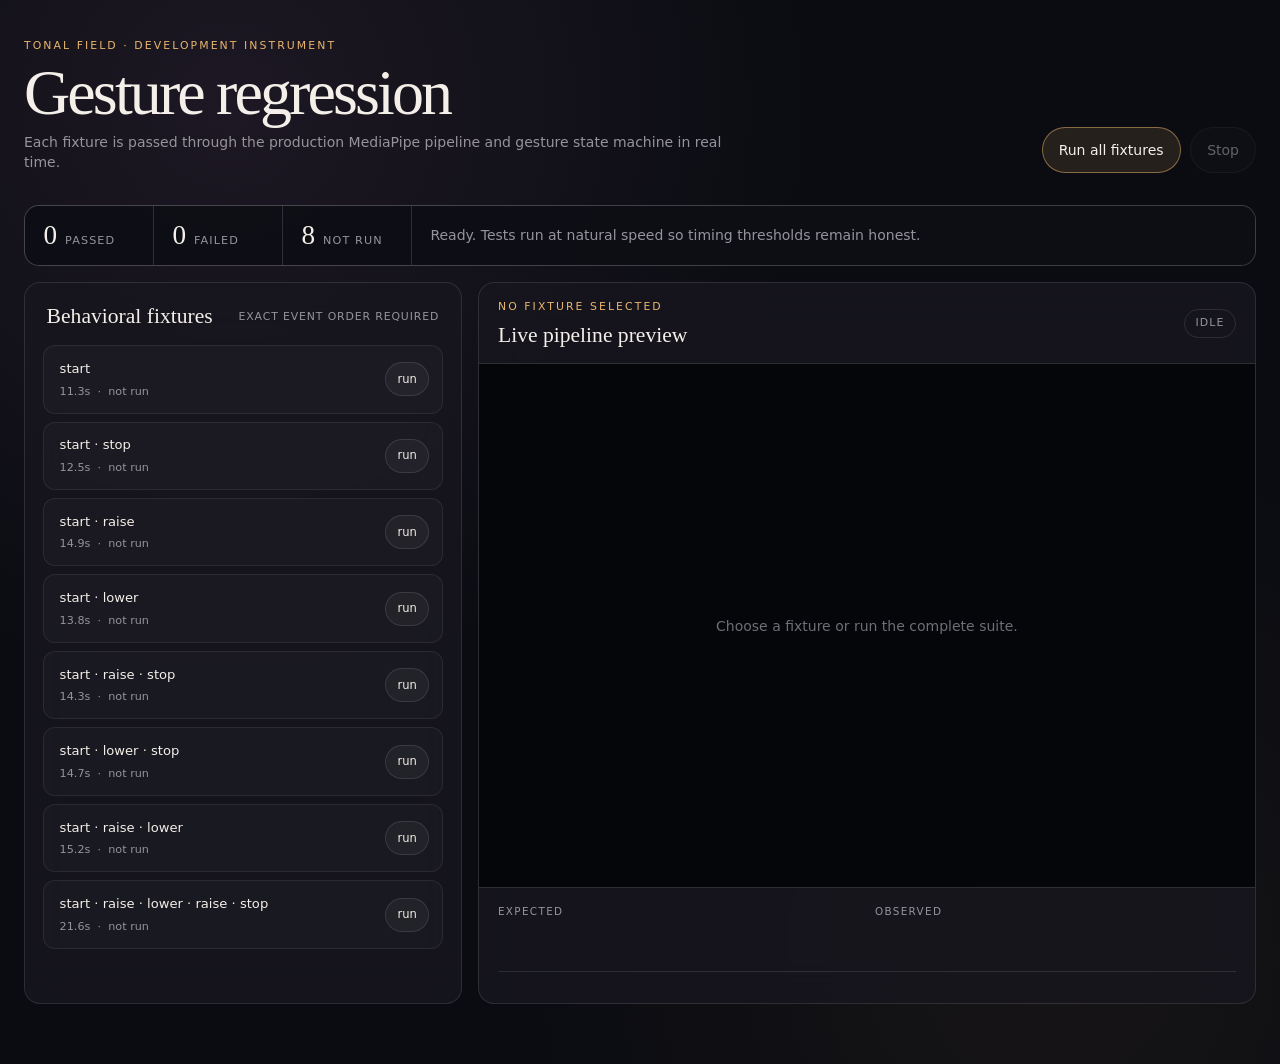
==== gesture-tests.html @ 7b951f9b "+ test harness" ====
<!doctype html>
<html lang="en">
  <head>
    <meta charset="UTF-8" />
    <meta name="viewport" content="width=device-width, initial-scale=1.0" />
    <meta name="theme-color" content="#0b0c12" />
    <title>Tonal Field · Gesture Regression</title>
    <link rel="stylesheet" href="gesture-tests.css?v=1" />
  </head>
  <body>
    <main class="test-shell">
      <header class="test-header">
        <div>
          <p class="eyebrow">Tonal Field · development instrument</p>
          <h1>Gesture regression</h1>
          <p class="lede">Each fixture is passed through the production MediaPipe pipeline and gesture state machine in real time.</p>
        </div>
        <div class="suite-actions">
          <button id="run-all" class="primary" type="button">Run all fixtures</button>
          <button id="stop-run" type="button" disabled>Stop</button>
        </div>
      </header>

      <section class="summary" aria-live="polite">
        <div><strong id="passed-count">0</strong><span>passed</span></div>
        <div><strong id="failed-count">0</strong><span>failed</span></div>
        <div><strong id="pending-count">8</strong><span>not run</span></div>
        <p id="suite-status">Ready. Tests run at natural speed so timing thresholds remain honest.</p>
      </section>

      <section class="workspace">
        <div class="fixtures-panel">
          <div class="section-heading">
            <h2>Behavioral fixtures</h2>
            <span>exact event order required</span>
          </div>
          <ol id="fixture-list" class="fixture-list"></ol>
        </div>

        <div class="run-panel">
          <div class="stage-header">
            <div>
              <p id="current-label" class="eyebrow">No fixture selected</p>
              <h2 id="current-title">Live pipeline preview</h2>
            </div>
            <span id="current-state" class="state-pill">idle</span>
          </div>
          <div class="stage">
            <iframe id="fixture-frame" title="Gesture fixture running through Tonal Field" allow="autoplay"></iframe>
            <div id="stage-empty" class="stage-empty">Choose a fixture or run the complete suite.</div>
          </div>
          <div class="event-console">
            <div>
              <span>expected</span>
              <div id="expected-events" class="event-sequence"></div>
            </div>
            <div>
              <span>observed</span>
              <div id="observed-events" class="event-sequence"></div>
            </div>
            <ol id="event-log" class="event-log"></ol>
          </div>
        </div>
      </section>
    </main>
    <script id="gesture-report" type="application/json">{}</script>
    <script src="gesture-tests.js?v=4"></script>
  </body>
</html>
---- gesture-tests.css ----
:root {
  color-scheme: dark;
  --ink: #f4efe8;
  --muted: #96939c;
  --line: rgba(255, 255, 255, .11);
  --panel: rgba(24, 23, 31, .82);
  --gold: #e8b66d;
  --green: #87c7a3;
  --red: #df8993;
}

* { box-sizing: border-box; }

body {
  margin: 0;
  min-height: 100vh;
  background:
    radial-gradient(circle at 18% 10%, rgba(117, 83, 122, .17), transparent 36rem),
    radial-gradient(circle at 82% 90%, rgba(104, 79, 45, .12), transparent 32rem),
    #0b0c12;
  color: var(--ink);
  font: 14px/1.45 Inter, ui-sans-serif, system-ui, sans-serif;
}

button {
  border: 1px solid var(--line);
  border-radius: 999px;
  padding: .72rem 1rem;
  background: rgba(255, 255, 255, .04);
  color: var(--ink);
  font: inherit;
  cursor: pointer;
}

button:hover:not(:disabled) { border-color: rgba(232, 182, 109, .55); }
button:disabled { cursor: default; opacity: .38; }
button.primary { border-color: rgba(232, 182, 109, .5); background: rgba(232, 182, 109, .12); }

.test-shell { width: min(1500px, calc(100% - 48px)); margin: 0 auto; padding: 38px 0 60px; }
.test-header { display: flex; justify-content: space-between; gap: 2rem; align-items: end; }
.eyebrow { margin: 0 0 .55rem; color: var(--gold); font-size: .68rem; letter-spacing: .19em; text-transform: uppercase; }
h1, h2, p { margin-top: 0; }
h1 { margin-bottom: .55rem; font: 400 clamp(2.5rem, 5vw, 5rem)/.95 Georgia, serif; letter-spacing: -.045em; }
h2 { margin-bottom: 0; font: 400 1.35rem/1.1 Georgia, serif; }
.lede { max-width: 44rem; margin-bottom: 0; color: var(--muted); }
.suite-actions { display: flex; gap: .6rem; flex: none; }

.summary {
  display: grid;
  grid-template-columns: repeat(3, 8rem) 1fr;
  gap: 1px;
  margin: 2rem 0 1rem;
  overflow: hidden;
  border: 1px solid var(--line);
  border-radius: 15px;
  background: var(--line);
}

.summary > * { margin: 0; background: rgba(12, 13, 20, .95); padding: 1rem 1.15rem; }
.summary div { display: flex; align-items: baseline; gap: .5rem; }
.summary strong { font: 400 1.7rem/1 Georgia, serif; }
.summary span { color: var(--muted); font-size: .7rem; letter-spacing: .1em; text-transform: uppercase; }
.summary p { display: flex; align-items: center; color: var(--muted); }

.workspace { display: grid; grid-template-columns: minmax(330px, .72fr) minmax(580px, 1.28fr); gap: 1rem; }
.fixtures-panel, .run-panel { border: 1px solid var(--line); border-radius: 16px; background: var(--panel); backdrop-filter: blur(22px); }
.fixtures-panel { padding: 1.1rem; }
.section-heading, .stage-header { display: flex; justify-content: space-between; align-items: center; gap: 1rem; }
.section-heading { padding: .3rem .25rem 1rem; }
.section-heading span { color: var(--muted); font-size: .68rem; letter-spacing: .08em; text-transform: uppercase; }

.fixture-list { display: grid; gap: .5rem; margin: 0; padding: 0; list-style: none; }
.fixture-row {
  display: grid;
  grid-template-columns: 1fr auto;
  gap: .8rem;
  align-items: center;
  padding: .8rem .8rem .8rem 1rem;
  border: 1px solid rgba(255, 255, 255, .07);
  border-radius: 12px;
  background: rgba(255, 255, 255, .025);
}
.fixture-row.running { border-color: rgba(232, 182, 109, .58); }
.fixture-row.passed { border-color: rgba(135, 199, 163, .45); }
.fixture-row.failed { border-color: rgba(223, 137, 147, .55); }
.fixture-name { margin-bottom: .35rem; font-size: .82rem; }
.fixture-meta { display: flex; align-items: center; gap: .45rem; color: var(--muted); font-size: .7rem; }
.fixture-result { color: var(--muted); }
.fixture-row.passed .fixture-result { color: var(--green); }
.fixture-row.failed .fixture-result { color: var(--red); }
.fixture-row button { padding: .48rem .72rem; font-size: .72rem; }

.run-panel { overflow: hidden; }
.stage-header { min-height: 76px; padding: 1rem 1.2rem; border-bottom: 1px solid var(--line); }
.state-pill { border: 1px solid var(--line); border-radius: 999px; padding: .36rem .65rem; color: var(--muted); font-size: .68rem; letter-spacing: .1em; text-transform: uppercase; }
.state-pill.running { border-color: rgba(232, 182, 109, .52); color: var(--gold); }
.state-pill.passed { border-color: rgba(135, 199, 163, .52); color: var(--green); }
.state-pill.failed { border-color: rgba(223, 137, 147, .6); color: var(--red); }
.stage { position: relative; aspect-ratio: 3 / 2; background: #05060a; }
.stage iframe { width: 100%; height: 100%; border: 0; opacity: 0; transition: opacity .25s ease; }
.stage iframe.active { opacity: 1; }
.stage-empty { position: absolute; inset: 0; display: grid; place-items: center; color: #6f6d77; pointer-events: none; }
.stage-empty.hidden { display: none; }

.event-console { display: grid; grid-template-columns: 1fr 1fr; gap: 1rem; padding: 1rem 1.2rem 1.2rem; border-top: 1px solid var(--line); }
.event-console > div > span { display: block; margin-bottom: .5rem; color: var(--muted); font-size: .65rem; letter-spacing: .13em; text-transform: uppercase; }
.event-sequence { display: flex; flex-wrap: wrap; gap: .4rem; min-height: 1.75rem; }
.event-chip { border: 1px solid var(--line); border-radius: 999px; padding: .28rem .5rem; font-size: .7rem; }
.event-chip.extra { border-color: rgba(223, 137, 147, .55); color: var(--red); }
.event-chip.matched { border-color: rgba(135, 199, 163, .42); color: var(--green); }
.event-log { grid-column: 1 / -1; max-height: 7.5rem; overflow: auto; margin: 0; padding: .7rem 0 0; border-top: 1px solid var(--line); list-style: none; color: var(--muted); font: .7rem/1.65 ui-monospace, SFMono-Regular, Menlo, monospace; }

@media (max-width: 900px) {
  .test-header { align-items: start; flex-direction: column; }
  .summary { grid-template-columns: repeat(3, 1fr); }
  .summary p { grid-column: 1 / -1; }
  .workspace { grid-template-columns: 1fr; }
}
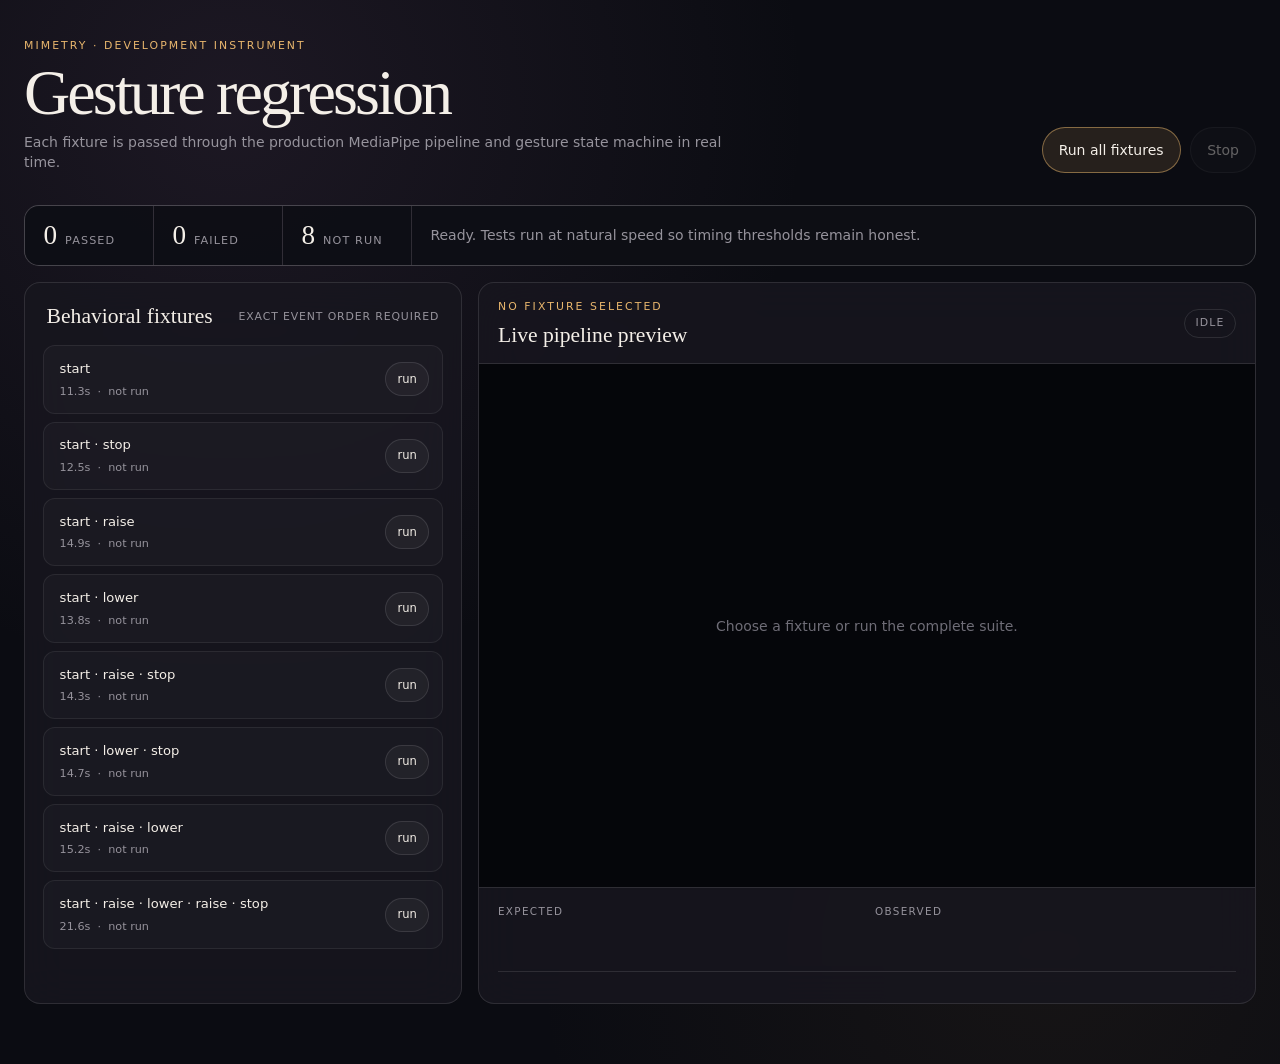
==== commit 08e168fc: "fix branding" ====
--- a/gesture-tests.html
+++ b/gesture-tests.html
@@ -4,14 +4,14 @@
     <meta charset="UTF-8" />
     <meta name="viewport" content="width=device-width, initial-scale=1.0" />
     <meta name="theme-color" content="#0b0c12" />
-    <title>Tonal Field · Gesture Regression</title>
+    <title>Mimetry · Gesture Regression</title>
     <link rel="stylesheet" href="gesture-tests.css?v=1" />
   </head>
   <body>
     <main class="test-shell">
       <header class="test-header">
         <div>
-          <p class="eyebrow">Tonal Field · development instrument</p>
+          <p class="eyebrow">Mimetry · development instrument</p>
           <h1>Gesture regression</h1>
           <p class="lede">Each fixture is passed through the production MediaPipe pipeline and gesture state machine in real time.</p>
         </div>
@@ -46,7 +46,7 @@
             <span id="current-state" class="state-pill">idle</span>
           </div>
           <div class="stage">
-            <iframe id="fixture-frame" title="Gesture fixture running through Tonal Field" allow="autoplay"></iframe>
+            <iframe id="fixture-frame" title="Gesture fixture running through Mimetry" allow="autoplay"></iframe>
             <div id="stage-empty" class="stage-empty">Choose a fixture or run the complete suite.</div>
           </div>
           <div class="event-console">
